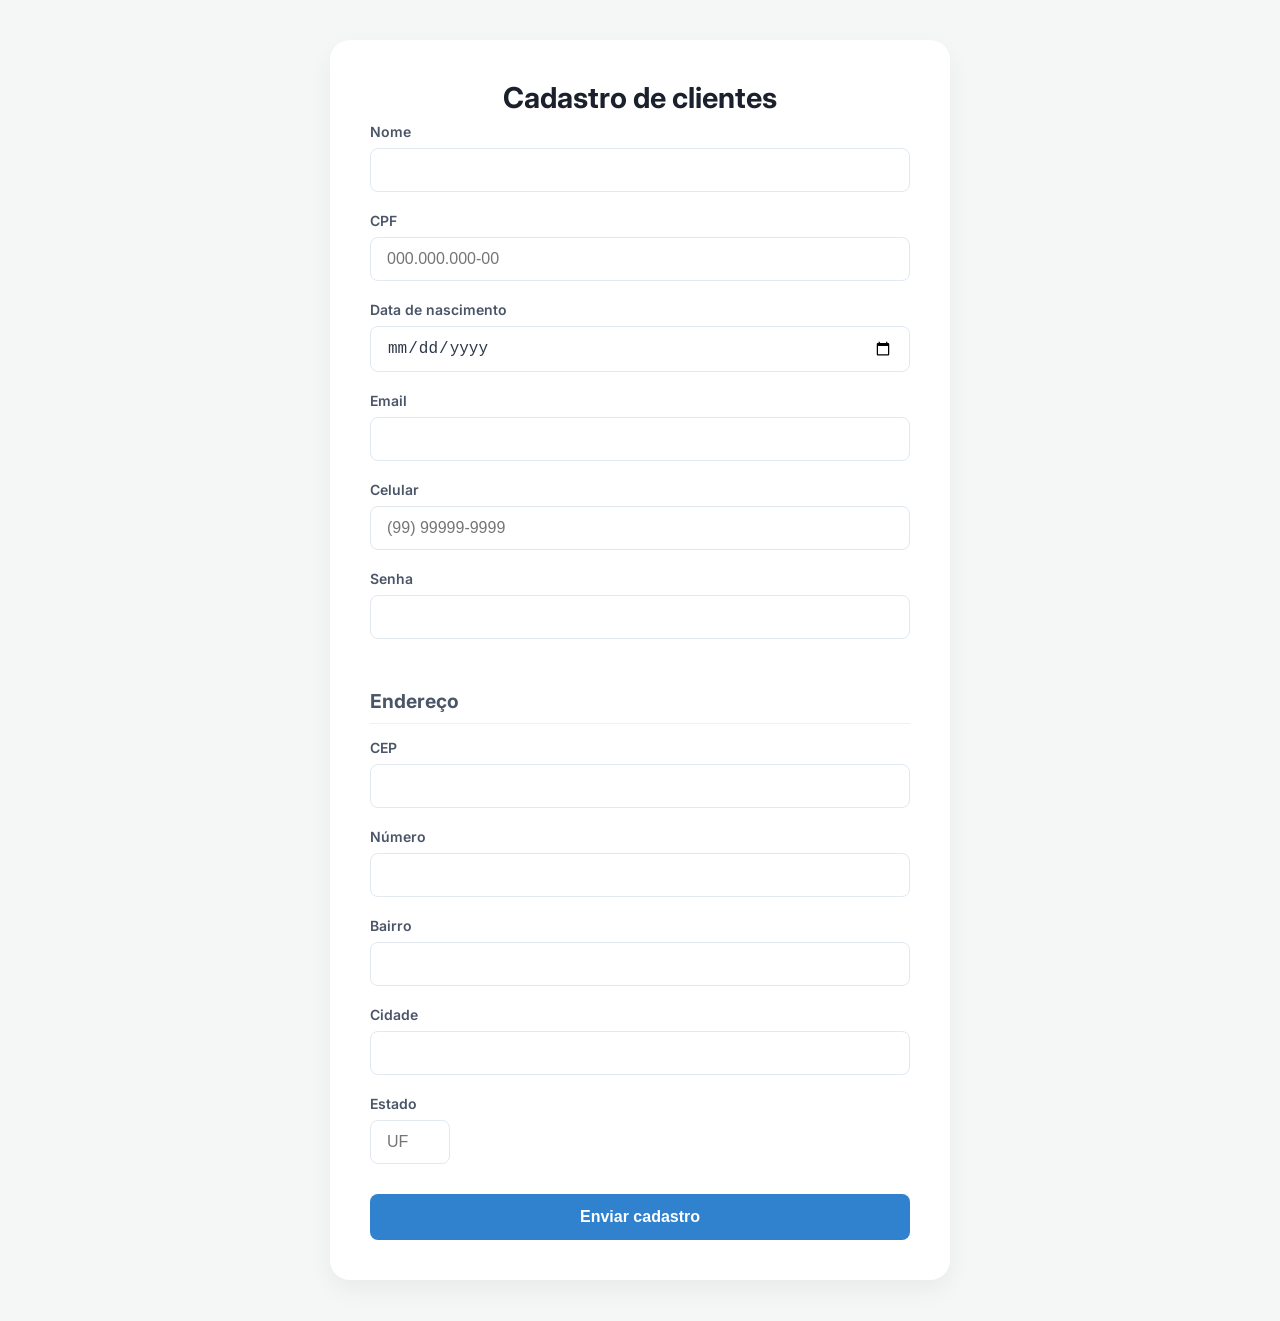
==== index.html @ 1789f8db "Add files via upload" ====
<!DOCTYPE html>
<html lang="pt-br">
<head>
    <meta charset="UTF-8">
    <meta http-equiv="X-UA-Compatible" content="IE=edge">
    <meta name="viewport" content="width=device-width, initial-scale=1.0">
    <link href="style.css" rel="stylesheet">
    <title>Cadastro</title>
</head>
<body>
    <header></header>
    <main>
        <h1>Cadastro de clientes</h1>
        <form>
            <label for="nome">Nome</label>
            <input type="text" id="nome" required class="input_texto">
            <label for="cpf">CPF</label>
            <input type="text" id="cpf" placeholder="000.000.000-00"required class="input_texto">
            <label for="dt_nasc">Data de nascimento</label>
            <input type="date" id="dt_nasc" required class="input_texto">
            <label for="email">Email</label>
            <input type="email" id="email" required class="input_texto">
            <label for="celular">Celular</label>
            <input type="tel" id="celular" placeholder="(99) 99999-9999"required class="input_texto">
            <label for="senha">Senha</label>
            <input type="password" id="senha" required>
            <!--CEP, Rua, Número, Bairro, Cidade, Estado(UF), Senha-->
            <h2>Endereço</h2>
            <label for="cep">CEP</label>
            <input type="text" id="cep" required>
            <label for="numero">Número</label>
            <input type="text" id="numero" required>
            <label for="bairro">Bairro</label>
            <input type="text" id="bairro" required>
            <label for="cidade">Cidade</label>
            <input type="text" id="cidade" required>
            <label for="estado">Estado</label>
            <input type="text" id="estado" placeholder="UF"required>

            <input type="submit" value="Enviar cadastro" class="btn_enviar">
        </form>
    </main>
    <footer>

    </footer>
</body>
</html>
---- style.css ----
@import url('https://fonts.googleapis.com/css2?family=Inter:wght@300;400;600&display=swap');

* {
    margin: 0;
    padding: 0;
    box-sizing: border-box;
}

body {
    font-family: 'Inter', sans-serif;
    background-color: #f4f7f6;
    display: flex;
    justify-content: center;
    align-items: center;
    min-height: 100vh;
    padding: 40px 20px;
}

main {
    background-color: #ffffff;
    width: 100%;
    max-width: 50%; 
    padding: 40px;
    border-radius: 20px;
    box-shadow: 0 10px 25px rgba(0, 0, 0, 0.05);
}

h1 {
    color: #1a202c;
    font-size: 1.8rem;
    margin-bottom: 8px;
    text-align: center;
}

h2 {
    color: #4a5568;
    font-size: 1.2rem;
    margin: 30px 0 15px;
    border-bottom: 1px solid #edf2f7;
    padding-bottom: 10px;
}

form label {
    display: block;
    font-size: 14px;
    font-weight: 600;
    color: #4a5568;
    margin-bottom: 8px;
}

/* Estilizando todos os inputs de texto, data, email, etc. */
input[type="text"],
input[type="email"],
input[type="date"],
input[type="tel"],
input[type="password"],
#senha {
    width: 100%;
    padding: 12px 16px;
    margin-bottom: 20px;
    border: 1.5px solid #e2e8f0;
    border-radius: 8px;
    font-size: 16px;
    color: #2d3748;
    transition: all 0.3s ease;
    outline: none;
}

input:focus {
    border-color: #3182ce;
    box-shadow: 0 0 0 3px rgba(49, 130, 206, 0.1);
}

.btn_enviar {
    width: 100%;
    padding: 14px;
    margin-top: 10px;
    background-color: #3182ce; 
    color: white;
    font-weight: 600;
    font-size: 16px;
    border: none;
    border-radius: 8px;
    cursor: pointer;
    transition: all 0.3s ease;
}

.btn_enviar:hover {
    background-color: #2b6cb0;
    transform: translateY(-2px); 
    box-shadow: 0 4px 12px rgba(49, 130, 206, 0.3);
}

#estado {
    width: 80px;
}
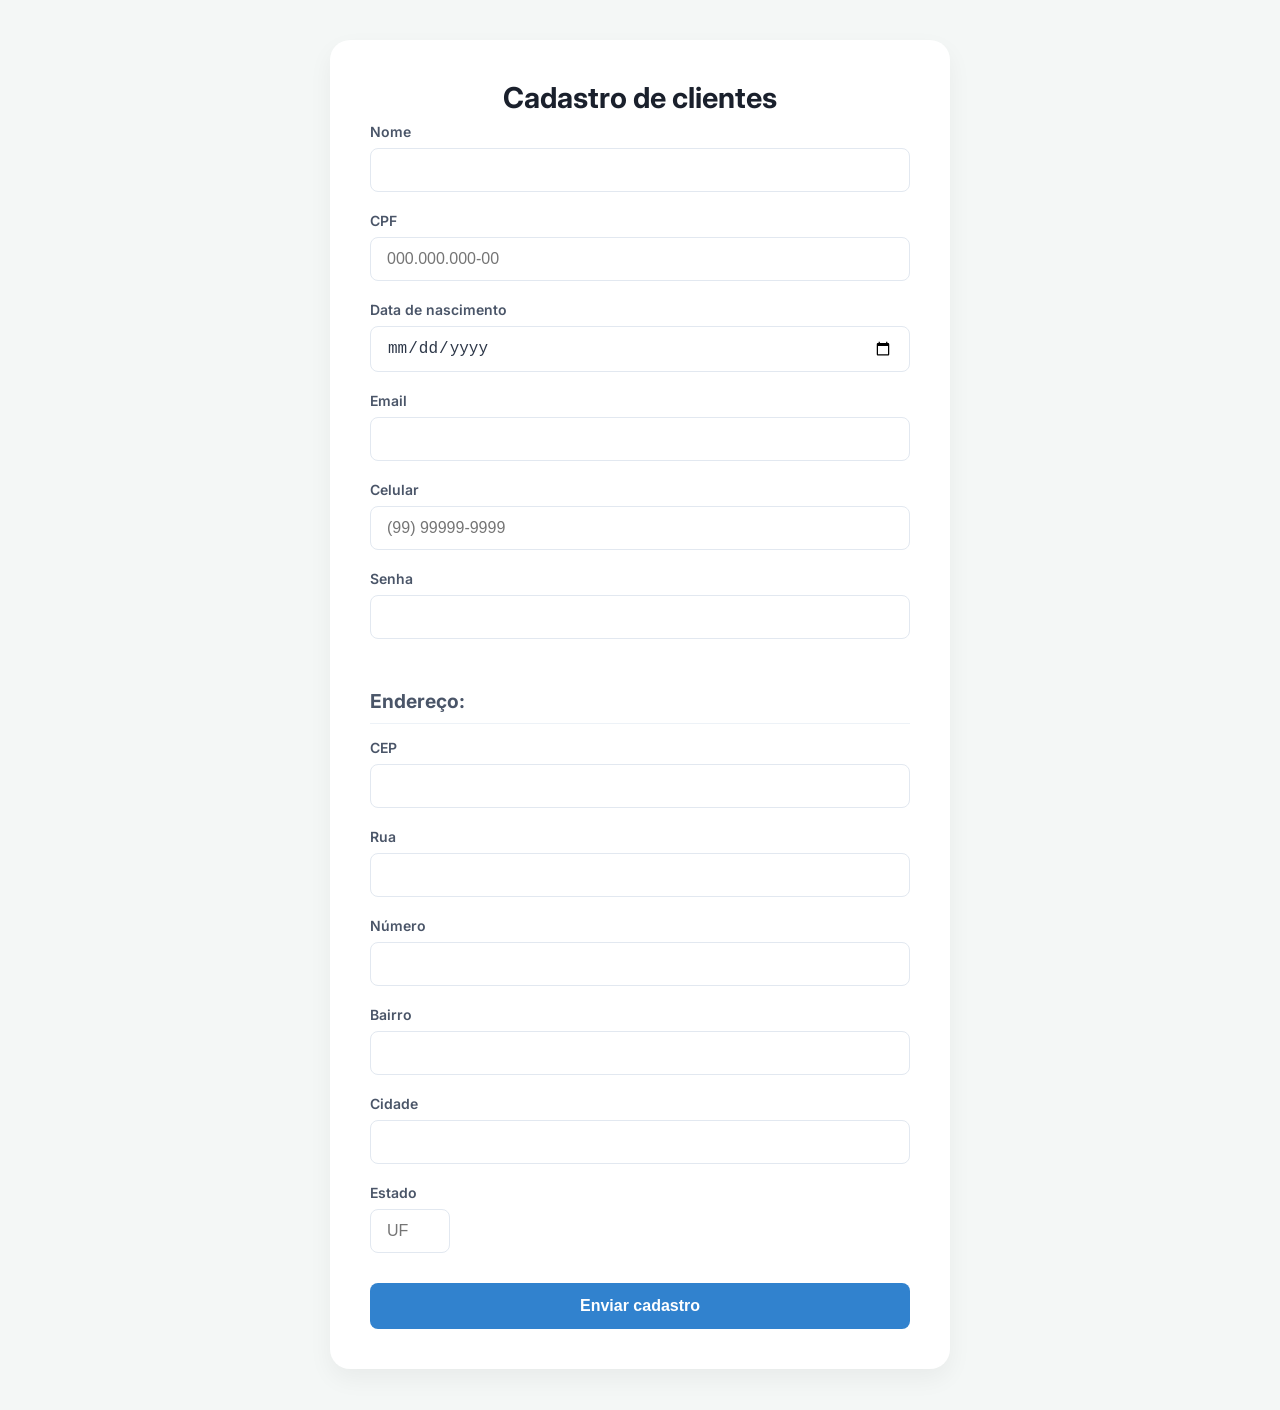
==== commit de11f7ac: "Add files via upload" ====
--- a/index.html
+++ b/index.html
@@ -6,9 +6,26 @@
     <meta name="viewport" content="width=device-width, initial-scale=1.0">
     <link href="style.css" rel="stylesheet">
     <title>Cadastro</title>
+    <script>
+        function pesquisarCep(cep){
+            const link = 'https://viacep.com.br/ws/' + cep + '/json/?callback=preencherEndereco'
+            var script = document.createElement("script")
+            script.src = link
+            document.body.appendChild(script)
+        }
+        function preencherEndereco(conteudo){
+            document.getElementById("rua").value = conteudo.logradouro
+            document.getElementById("bairro").value = conteudo.bairro
+            document.getElementById("cidade").value = conteudo.localidade
+            document.getElementById("estado").value = conteudo.uf
+        }
+            
+    </script>
 </head>
 <body>
-    <header></header>
+    <header>
+
+    </header>
     <main>
         <h1>Cadastro de clientes</h1>
         <form>
@@ -23,11 +40,14 @@
             <label for="celular">Celular</label>
             <input type="tel" id="celular" placeholder="(99) 99999-9999"required class="input_texto">
             <label for="senha">Senha</label>
-            <input type="password" id="senha" required>
+            <input type="text" id="senha" required>
             <!--CEP, Rua, Número, Bairro, Cidade, Estado(UF), Senha-->
-            <h2>Endereço</h2>
+            <h2>Endereço:</h2>
             <label for="cep">CEP</label>
-            <input type="text" id="cep" required>
+            <input type="text" id="cep"  onblur="pesquisarCep(this.value)">
+            <p id="resposta"></p>
+            <label for="estado">Rua</label>
+            <input type="text" id="rua" required>
             <label for="numero">Número</label>
             <input type="text" id="numero" required>
             <label for="bairro">Bairro</label>
@@ -44,4 +64,4 @@
 
     </footer>
 </body>
-</html>+</html>         
--- a/style.css
+++ b/style.css
@@ -1,3 +1,4 @@
+/* Importando uma fonte mais moderna e "limpa" */
 @import url('https://fonts.googleapis.com/css2?family=Inter:wght@300;400;600&display=swap');
 
 * {
@@ -8,7 +9,7 @@
 
 body {
     font-family: 'Inter', sans-serif;
-    background-color: #f4f7f6;
+    background-color: #f4f7f6; /* Um branco levemente acinzentado, mais confortável */
     display: flex;
     justify-content: center;
     align-items: center;
@@ -19,10 +20,10 @@
 main {
     background-color: #ffffff;
     width: 100%;
-    max-width: 50%; 
+    max-width: 50%; /* Mantém o formulário centralizado e elegante */
     padding: 40px;
     border-radius: 20px;
-    box-shadow: 0 10px 25px rgba(0, 0, 0, 0.05);
+    box-shadow: 0 10px 25px rgba(0, 0, 0, 0.05); /* Sombra bem suave */
 }
 
 h1 {
@@ -66,6 +67,7 @@
     outline: none;
 }
 
+/* Efeito de foco: quando o usuário clica no campo */
 input:focus {
     border-color: #3182ce;
     box-shadow: 0 0 0 3px rgba(49, 130, 206, 0.1);
@@ -75,7 +77,7 @@
     width: 100%;
     padding: 14px;
     margin-top: 10px;
-    background-color: #3182ce; 
+    background-color: #3182ce; /* Azul sóbrio e moderno */
     color: white;
     font-weight: 600;
     font-size: 16px;
@@ -87,10 +89,11 @@
 
 .btn_enviar:hover {
     background-color: #2b6cb0;
-    transform: translateY(-2px); 
+    transform: translateY(-2px); /* Efeito de levante em vez de crescer muito */
     box-shadow: 0 4px 12px rgba(49, 130, 206, 0.3);
 }
 
+/* Pequeno ajuste para o campo de Estado que é menor */
 #estado {
     width: 80px;
 }
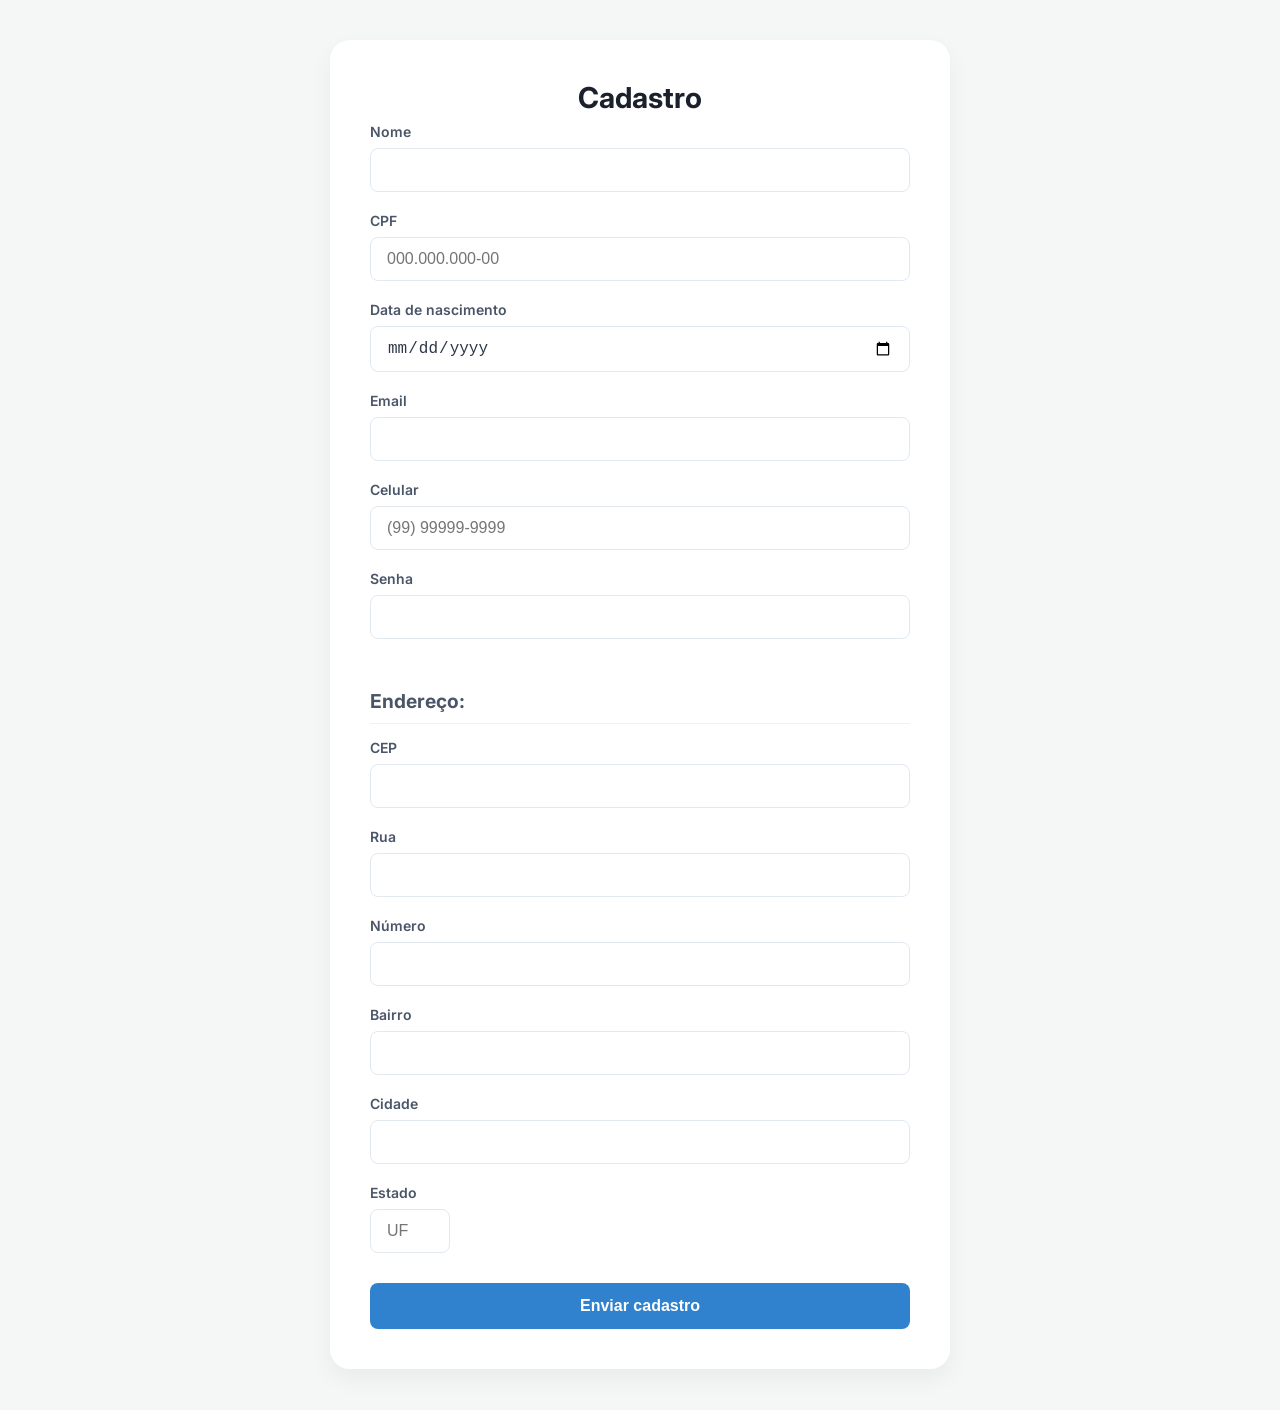
==== commit 76929e79: "Add files via upload" ====
--- a/index.html
+++ b/index.html
@@ -8,18 +8,29 @@
     <title>Cadastro</title>
     <script>
         function pesquisarCep(cep){
+            resposta.textContent = ""
+            document.getElementById("rua").value = ""
+            document.getElementById("bairro").value = ""
+            document.getElementById("cidade").value = ""
+            document.getElementById("estado").value =""
+
+            var validacep = /^[0-9]{8}$/;
+
             const link = 'https://viacep.com.br/ws/' + cep + '/json/?callback=preencherEndereco'
             var script = document.createElement("script")
             script.src = link
             document.body.appendChild(script)
         }
         function preencherEndereco(conteudo){
+            if(!("erro" in conteudo)){
             document.getElementById("rua").value = conteudo.logradouro
             document.getElementById("bairro").value = conteudo.bairro
             document.getElementById("cidade").value = conteudo.localidade
-            document.getElementById("estado").value = conteudo.uf
-        }
-            
+            document.getElementById("estado").value = conteudo.uf 
+            } else {
+                resposta.textContent = "O CEP digitado não existe!"
+            }
+        }        
     </script>
 </head>
 <body>
@@ -27,7 +38,7 @@
 
     </header>
     <main>
-        <h1>Cadastro de clientes</h1>
+        <h1>Cadastro</h1>
         <form>
             <label for="nome">Nome</label>
             <input type="text" id="nome" required class="input_texto">
@@ -40,11 +51,11 @@
             <label for="celular">Celular</label>
             <input type="tel" id="celular" placeholder="(99) 99999-9999"required class="input_texto">
             <label for="senha">Senha</label>
-            <input type="text" id="senha" required>
+            <input type="password" id="senha" required>
             <!--CEP, Rua, Número, Bairro, Cidade, Estado(UF), Senha-->
             <h2>Endereço:</h2>
             <label for="cep">CEP</label>
-            <input type="text" id="cep"  onblur="pesquisarCep(this.value)">
+            <input type="text" id="cep" onblur="pesquisarCep(this.value)" maxlength="9">
             <p id="resposta"></p>
             <label for="estado">Rua</label>
             <input type="text" id="rua" required>
@@ -64,4 +75,6 @@
 
     </footer>
 </body>
-</html>         +</html>         
+
+<!---->
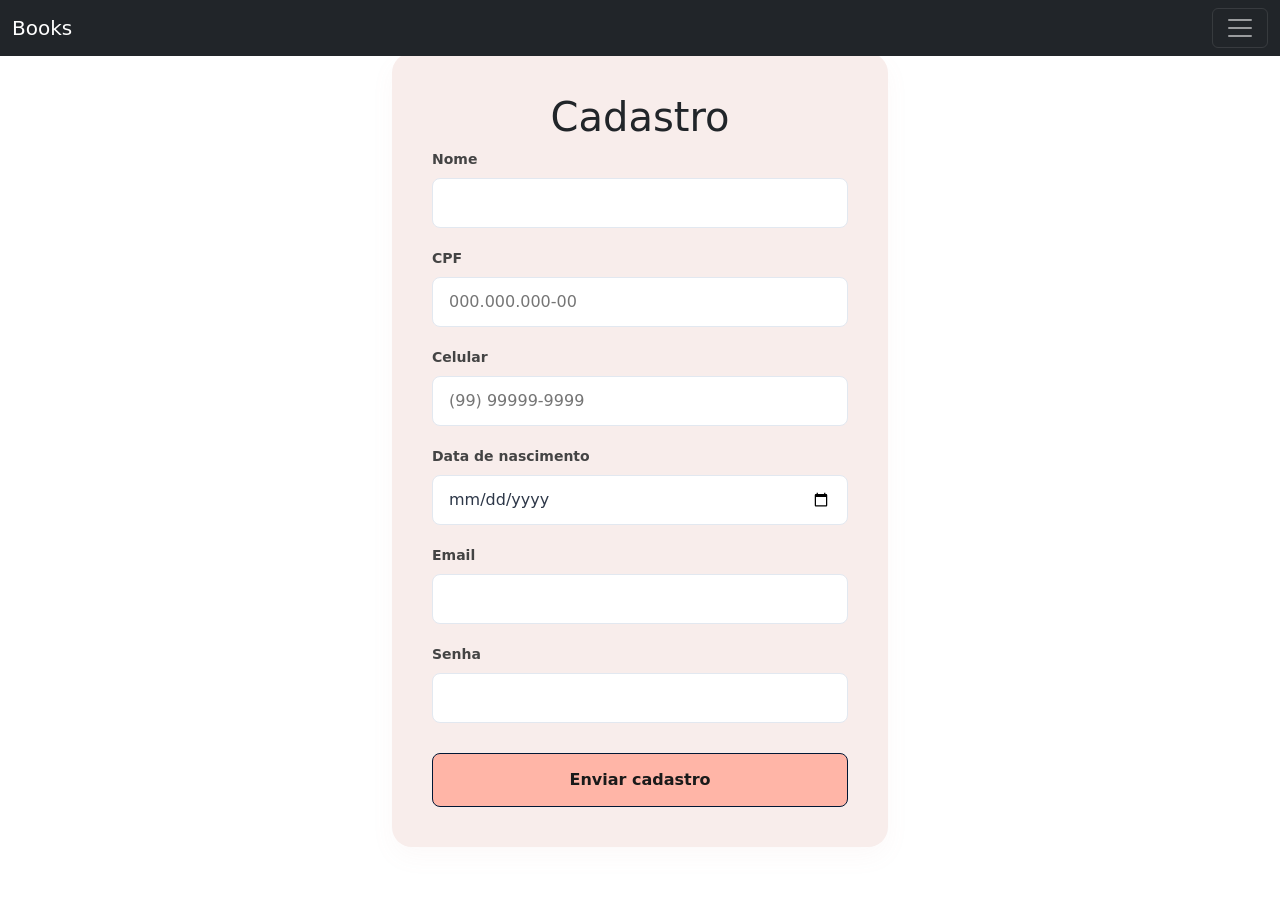
==== commit 2dec458b: "Update index.html" ====
--- a/index.html
+++ b/index.html
@@ -5,8 +5,9 @@
     <meta http-equiv="X-UA-Compatible" content="IE=edge">
     <meta name="viewport" content="width=device-width, initial-scale=1.0">
     <link href="style.css" rel="stylesheet">
+    <link href="https://cdn.jsdelivr.net/npm/bootstrap@5.3.8/dist/css/bootstrap.min.css" rel="stylesheet" integrity="sha384-sRIl4kxILFvY47J16cr9ZwB07vP4J8+LH7qKQnuqkuIAvNWLzeN8tE5YBujZqJLB" crossorigin="anonymous">
     <title>Cadastro</title>
-    <script>
+    <script src="https://cdn.jsdelivr.net/npm/bootstrap@5.3.8/dist/js/bootstrap.bundle.min.js" integrity="sha384-FKyoEForCGlyvwx9Hj09JcYn3nv7wiPVlz7YYwJrWVcXK/BmnVDxM+D2scQbITxI" crossorigin="anonymous">
         function pesquisarCep(cep){
             resposta.textContent = ""
             document.getElementById("rua").value = ""
@@ -16,10 +17,16 @@
 
             var validacep = /^[0-9]{8}$/;
 
-            const link = 'https://viacep.com.br/ws/' + cep + '/json/?callback=preencherEndereco'
+            if (validacep.test(cep)){
+                const link = 'https://viacep.com.br/ws/' + cep + '/json/?callback=preencherEndereco'
             var script = document.createElement("script")
             script.src = link
             document.body.appendChild(script)
+            } else  {
+                resposta.textContent = "CEP digitado incorretamente!"
+                document.getElementById("cep").value = ""
+            }
+
         }
         function preencherEndereco(conteudo){
             if(!("erro" in conteudo)){
@@ -30,30 +37,101 @@
             } else {
                 resposta.textContent = "O CEP digitado não existe!"
             }
-        }        
+        }      
+        function pegar_dados(){
+            const dados = {
+                nome: document.getElementById("nome").value,
+                cpf: document.getElementById("cpf").value,
+                dt_nasc: document.getElementById("dt_nasc").value,
+                email: document.getElementById("email").value,
+                celular: document.getElementById("celular").value,
+                senha: document.getElementById("senha").value,
+                cep: document.getElementById("cep").value,
+                estado: document.getElementById("estado").value,
+                numero: document.getElementById("numero").value,
+                bairro: document.getElementById("bairro").value,
+                cidade: document.getElementById("cidade").value,
+                estado: document.getElementById("estado").value
+            }
+            return JSON.stringify(dados)
+        }
+        async function enviar_cadatro(){
+            const dados = pegar_dados()
+            try{
+                const resposta = await fetch("http://10.216.243.33:3000/clientes",{
+                method: "POST",
+                headers:{ "Content-Type": "application/json"},
+                body: dados
+            })
+            if (!resposta.ok) {
+                alert("Erro ao cadastrar!")
+            } else {
+                alert("Cliente cadastrado com sucesso!")
+                document.getElementById("form").reset()
+            }
+            
+            
+            } catch(error){ alert("Erro ao cadastrar" + error.message)}
+        }  
     </script>
 </head>
 <body>
     <header>
-
+        <nav class="navbar navbar-dark bg-dark fixed-top">
+            <div class="container-fluid">
+              <a class="navbar-brand" href="cadastro.html">Books</a>
+              <button class="navbar-toggler" type="button" data-bs-toggle="offcanvas" data-bs-target="#offcanvasDarkNavbar" aria-controls="offcanvasDarkNavbar" aria-label="Toggle navigation">
+                <span class="navbar-toggler-icon"></span>
+              </button>
+              <div class="offcanvas offcanvas-end text-bg-dark" tabindex="-1" id="offcanvasDarkNavbar" aria-labelledby="offcanvasDarkNavbarLabel">
+                <div class="offcanvas-header">
+                  <h5 class="offcanvas-title" id="offcanvasDarkNavbarLabel">Dark offcanvas</h5>
+                  <button type="button" class="btn-close btn-close-white" data-bs-dismiss="offcanvas" aria-label="Close"></button>
+                </div>
+                <div class="offcanvas-body">
+                  <ul class="navbar-nav justify-content-end flex-grow-1 pe-3">
+                    <li class="nav-item">
+                      <a class="nav-link active" aria-current="page" href="#">Home</a>
+                    </li>
+                    <li class="nav-item">
+                      <a class="nav-link" href="#">Link</a>
+                    </li>
+                    <li class="nav-item dropdown">
+                      <a class="nav-link dropdown-toggle" href="#" role="button" data-bs-toggle="dropdown" aria-expanded="false">
+                        Dropdown
+                      </a>
+                      <ul class="dropdown-menu dropdown-menu-dark">
+                        <li><a class="dropdown-item" href="#">Action</a></li>
+                        <li><a class="dropdown-item" href="#">Another action</a></li>
+                        <li>
+                          <hr class="dropdown-divider">
+                        </li>
+                        <li><a class="dropdown-item" href="#">Something else here</a></li>
+                      </ul>
+                    </li>
+                  </ul>
+                </div>
+              </div>
+            </div>
+          </nav>
     </header>
     <main>
         <h1>Cadastro</h1>
-        <form>
+        <form id="form">
             <label for="nome">Nome</label>
             <input type="text" id="nome" required class="input_texto">
             <label for="cpf">CPF</label>
             <input type="text" id="cpf" placeholder="000.000.000-00"required class="input_texto">
+            <label for="celular">Celular</label>
+            <input type="tel" id="celular" placeholder="(99) 99999-9999"required class="input_texto">
             <label for="dt_nasc">Data de nascimento</label>
             <input type="date" id="dt_nasc" required class="input_texto">
             <label for="email">Email</label>
             <input type="email" id="email" required class="input_texto">
-            <label for="celular">Celular</label>
-            <input type="tel" id="celular" placeholder="(99) 99999-9999"required class="input_texto">
             <label for="senha">Senha</label>
             <input type="password" id="senha" required>
             <!--CEP, Rua, Número, Bairro, Cidade, Estado(UF), Senha-->
-            <h2>Endereço:</h2>
+            <!--<h2>Endereço:</h2>
             <label for="cep">CEP</label>
             <input type="text" id="cep" onblur="pesquisarCep(this.value)" maxlength="9">
             <p id="resposta"></p>
@@ -66,9 +144,9 @@
             <label for="cidade">Cidade</label>
             <input type="text" id="cidade" required>
             <label for="estado">Estado</label>
-            <input type="text" id="estado" placeholder="UF"required>
+            <input type="text" id="estado" placeholder="UF"required>-->
 
-            <input type="submit" value="Enviar cadastro" class="btn_enviar">
+            <input type="button" value="Enviar cadastro" class="btn_enviar" onclick="enviar_cadatro()">
         </form>
     </main>
     <footer>
@@ -77,4 +155,4 @@
 </body>
 </html>         
 
-<!---->+<!---->
--- a/style.css
+++ b/style.css
@@ -9,7 +9,7 @@
 
 body {
     font-family: 'Inter', sans-serif;
-    background-color: #f4f7f6; /* Um branco levemente acinzentado, mais confortável */
+    background-color: #fcd5ce; 
     display: flex;
     justify-content: center;
     align-items: center;
@@ -18,23 +18,23 @@
 }
 
 main {
-    background-color: #ffffff;
-    width: 100%;
-    max-width: 50%; /* Mantém o formulário centralizado e elegante */
+    background-color: #f8edeb;
+    width: 40%;
+    max-width: 50%; 
     padding: 40px;
     border-radius: 20px;
-    box-shadow: 0 10px 25px rgba(0, 0, 0, 0.05); /* Sombra bem suave */
+    box-shadow: 0 10px 25px rgba(192, 132, 132, 0.05); 
 }
 
 h1 {
-    color: #1a202c;
+    color: #fffaff;
     font-size: 1.8rem;
     margin-bottom: 8px;
     text-align: center;
 }
 
 h2 {
-    color: #4a5568;
+    color: #ffffff;
     font-size: 1.2rem;
     margin: 30px 0 15px;
     border-bottom: 1px solid #edf2f7;
@@ -45,11 +45,14 @@
     display: block;
     font-size: 14px;
     font-weight: 600;
-    color: #4a5568;
+    color: #444444;
     margin-bottom: 8px;
 }
 
-/* Estilizando todos os inputs de texto, data, email, etc. */
+p{
+    color: rgb(0, 0, 0);
+
+} 
 input[type="text"],
 input[type="email"],
 input[type="date"],
@@ -67,7 +70,7 @@
     outline: none;
 }
 
-/* Efeito de foco: quando o usuário clica no campo */
+
 input:focus {
     border-color: #3182ce;
     box-shadow: 0 0 0 3px rgba(49, 130, 206, 0.1);
@@ -77,23 +80,23 @@
     width: 100%;
     padding: 14px;
     margin-top: 10px;
-    background-color: #3182ce; /* Azul sóbrio e moderno */
-    color: white;
+    background-color: #ffb5a7; 
+    color:rgb(26, 26, 26);
     font-weight: 600;
     font-size: 16px;
-    border: none;
+    border: 1.5px solid #001735;
     border-radius: 8px;
     cursor: pointer;
     transition: all 0.3s ease;
 }
 
 .btn_enviar:hover {
-    background-color: #2b6cb0;
-    transform: translateY(-2px); /* Efeito de levante em vez de crescer muito */
+    background-color: #ffa69e;
+    transform: translateY(-2px); 
     box-shadow: 0 4px 12px rgba(49, 130, 206, 0.3);
 }
 
-/* Pequeno ajuste para o campo de Estado que é menor */
+
 #estado {
     width: 80px;
-}+}
